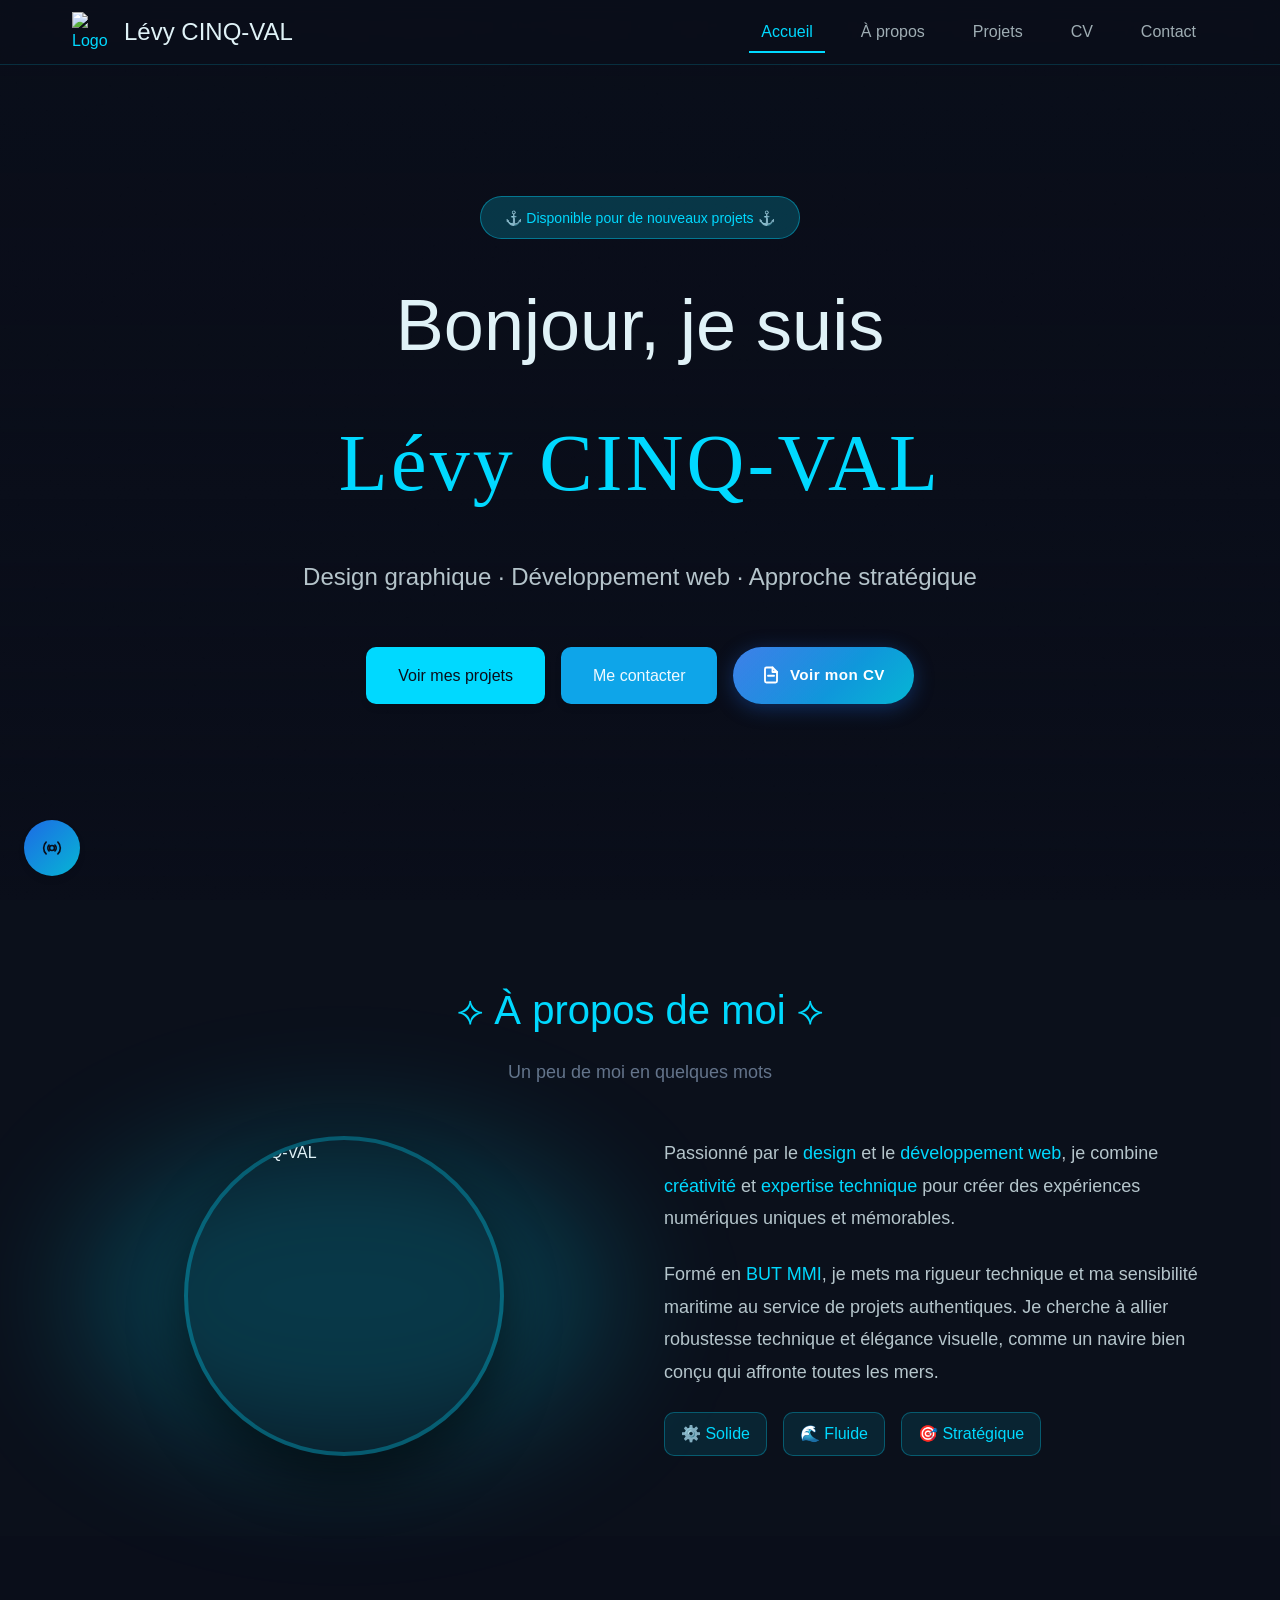
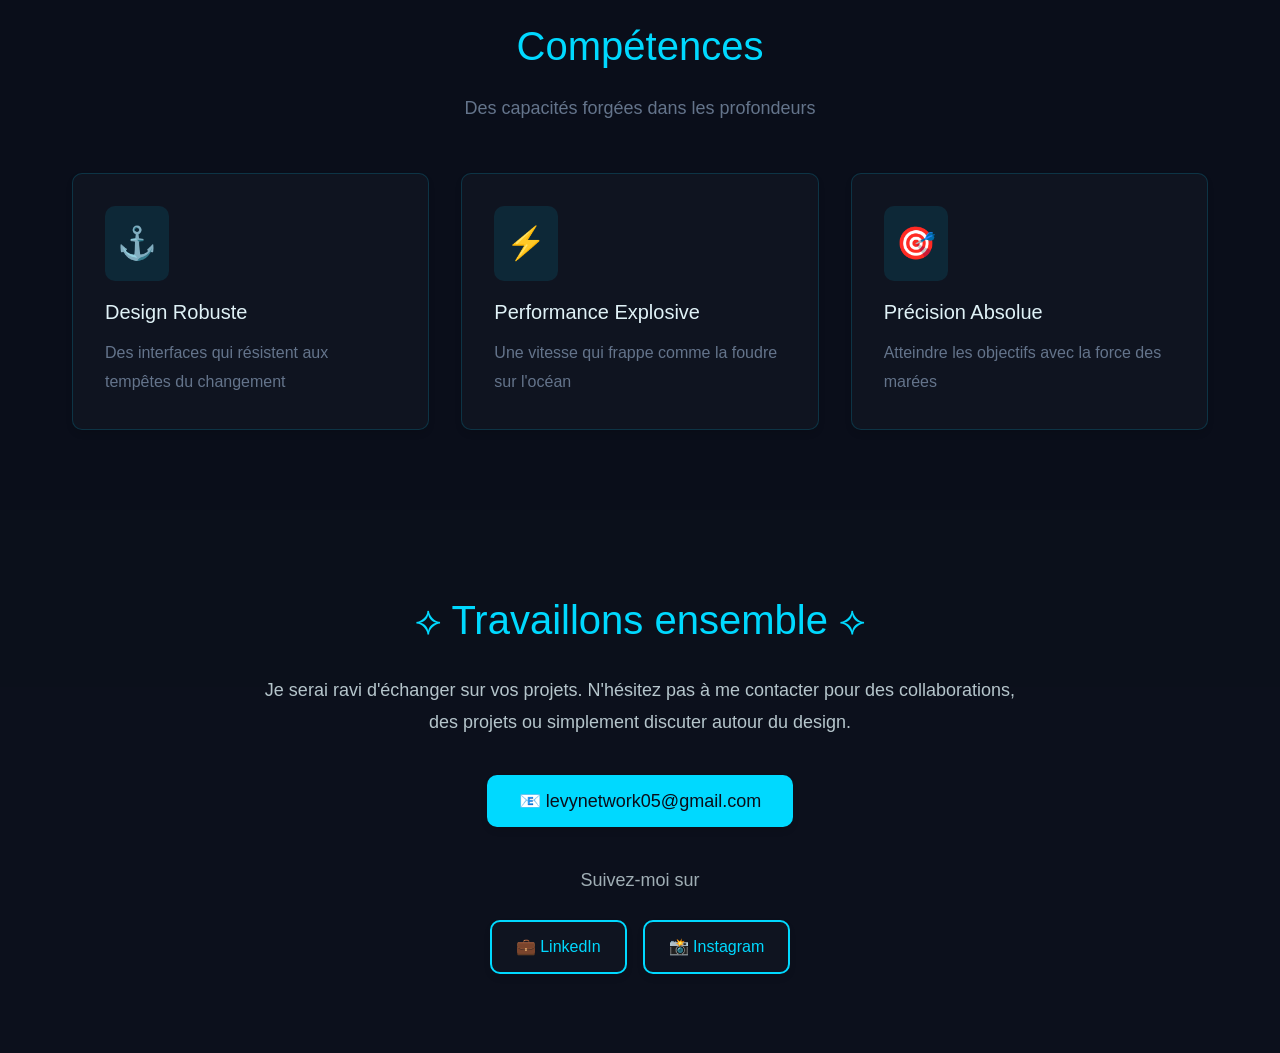
==== index.html @ b0cffb7e "Add files via upload" ====
<!DOCTYPE html>
<html lang="fr">
<head>
  <meta charset="UTF-8">
  <meta name="viewport" content="width=device-width, initial-scale=1.0">
  <title>Lévy CINQ-VAL - Portfolio</title>
  <meta name="description" content="Portfolio de Lévy CINQ-VAL - Design graphique, Développement web, Approche stratégique">
  
  <!-- CSS -->
  <link rel="stylesheet" href="style.css">
</head>
<body>
  <!-- Header -->
  <header id="header" class="header slide-down">
    <div class="container">
      <div class="header-content">
        <a href="index.html" class="logo-link">
          <img src="images/Logo.png" alt="Logo" class="logo">
          <span class="logo-text">Lévy CINQ-VAL</span>
        </a>
        
        <button class="nav-toggle" aria-label="Menu">
          <span></span><span></span><span></span>
        </button>
        <nav class="nav">
          <a href="index.html" class="nav-link active">Accueil</a>
          <a href="about.html" class="nav-link">À propos</a>
          <a href="project.html" class="nav-link">Projets</a>
          <a href="resume.html" class="nav-link">CV</a>
          <a href="contact.html" class="nav-link">Contact</a>
        </nav>
      </div>
    </div>
  </header>

  <!-- Hero Section -->
  <section class="hero">
    <div class="hero-background"></div>
    <div class="hero-overlay"></div>
    
    <div class="container">
      <div class="hero-content fade-in">
        <div class="badge fade-in-delay-1">
          <span class="badge-text">⚓ Disponible pour de nouveaux projets ⚓</span>
        </div>
        
        <h1 class="hero-title fade-in-delay-2">Bonjour, je suis</h1>
        <h2 class="hero-name fade-in-delay-3">Lévy CINQ-VAL</h2>
        <p class="hero-subtitle fade-in-delay-4">
          Design graphique · Développement web · Approche stratégique
        </p>
        
        <div class="hero-buttons fade-in-delay-4">
          <a href="project.html" class="btn btn-primary">Voir mes projets</a>
          <a href="contact.html" class="btn btn-secondary">Me contacter</a>
          <a href="resume.html" class="btn-cv-cta">
            <svg viewBox="0 0 24 24" fill="none" stroke="currentColor" stroke-width="2.5" stroke-linecap="round" stroke-linejoin="round" style="width:18px;height:18px;">
              <path d="M14 2H6a2 2 0 00-2 2v16a2 2 0 002 2h12a2 2 0 002-2V8z"/>
              <polyline points="14 2 14 8 20 8"/>
              <line x1="16" y1="13" x2="8" y2="13"/>
            </svg>
            Voir mon CV
          </a>
        </div>
      </div>
    </div>
  </section>

  <!-- About Me Section -->
  <section class="section section-alt">
    <div class="container">
      <div class="section-header reveal">
        <h2 class="section-title">⟡ À propos de moi ⟡</h2>
        <p class="section-subtitle">Un peu de moi en quelques mots</p>
      </div>
      
      <div class="about-grid">
        <div class="about-image-wrapper reveal">
          <div class="about-image-glow"></div>
          <img src="images/moi.png" 
               alt="Lévy CINQ-VAL" 
               class="about-image">
        </div>
        
        <div class="about-content reveal">
          <p class="about-text">
            Passionné par le <span class="highlight">design</span> et le 
            <span class="highlight">développement web</span>, je combine 
            <span class="highlight">créativité</span> et 
            <span class="highlight">expertise technique</span> pour créer
            des expériences numériques uniques et mémorables.
          </p>
          <p class="about-text">
            Formé en <span class="highlight">BUT MMI</span>, je mets ma
            rigueur technique et ma sensibilité maritime au service de projets authentiques.
            Je cherche à allier robustesse technique et élégance visuelle, comme un navire
            bien conçu qui affronte toutes les mers.
          </p>
          <div class="badges">
            <div class="badge-item">⚙️ Solide</div>
            <div class="badge-item">🌊 Fluide</div>
            <div class="badge-item">🎯 Stratégique</div>
          </div>
        </div>
      </div>
    </div>
  </section>

  <!-- Compétences Section -->
  <section class="section">
    <div class="container">
      <div class="section-header reveal">
        <h2 class="section-title">Compétences</h2>
        <p class="section-subtitle">Des capacités forgées dans les profondeurs</p>
      </div>
      
      <div class="skills-grid">
        <div class="skill-card reveal hover-lift">
          <div class="skill-icon">⚓</div>
          <h3 class="skill-title">Design Robuste</h3>
          <p class="skill-description">
            Des interfaces qui résistent aux tempêtes du changement
          </p>
        </div>
        
        <div class="skill-card reveal hover-lift">
          <div class="skill-icon">⚡</div>
          <h3 class="skill-title">Performance Explosive</h3>
          <p class="skill-description">
            Une vitesse qui frappe comme la foudre sur l'océan
          </p>
        </div>
        
        <div class="skill-card reveal hover-lift">
          <div class="skill-icon">🎯</div>
          <h3 class="skill-title">Précision Absolue</h3>
          <p class="skill-description">
            Atteindre les objectifs avec la force des marées
          </p>
        </div>
      </div>
    </div>
  </section>

  <!-- Contact CTA Section -->
  <section class="section section-alt">
    <div class="container">
      <div class="cta-content scale-in">
        <h2 class="cta-title">⟡ Travaillons ensemble ⟡</h2>
        <p class="cta-text">
          Je serai ravi d'échanger sur vos projets. N'hésitez pas à me contacter pour des
          collaborations, des projets ou simplement discuter autour du design.
        </p>
        
        <a href="mailto:levynetwork05@gmail.com" class="btn btn-primary btn-large">
          📧 levynetwork05@gmail.com
        </a>
        
        <div class="social-links">
          <p class="social-title">Suivez-moi sur</p>
          <div class="social-buttons">
            <a href="https://www.linkedin.com" target="_blank" class="social-btn">
              <span>💼 LinkedIn</span>
            </a>
            <a href="https://www.instagram.com/levy_drawn?utm_source=qr&igsh=N2xmbmc2c2drcTV4" target="_blank" class="social-btn">
              <span>📸 Instagram</span>
            </a>
          </div>
        </div>
      </div>
    </div>
  </section>

  <!-- Widget d'Accessibilité -->
  <div id="accessibility-widget" class="accessibility-widget">
    <button id="accessibility-toggle" class="accessibility-toggle" aria-label="Accessibilité" title="Options d'accessibilité">
      <svg viewBox="0 0 24 24" fill="none" stroke="currentColor" stroke-width="2" stroke-linecap="round" stroke-linejoin="round">
        <circle cx="12" cy="12" r="3"/><path d="M19.07 4.93a10 10 0 010 14.14M4.93 4.93a10 10 0 000 14.14"/>
        <path d="M15.54 8.46a5 5 0 010 7.07M8.46 8.46a5 5 0 000 7.07"/>
      </svg>
    </button>
    
    <div id="accessibility-panel" class="accessibility-panel hidden">
      <h3 class="panel-title">Accessibilité</h3>
      
      <button class="accessibility-option" onclick="toggleTheme()">
        <span>🌓 Thème</span>
        <span id="theme-label">Sombre</span>
      </button>
      
      <button class="accessibility-option" onclick="cycleFontSize()">
        <span>🔤 Taille du texte</span>
        <span id="font-size-label">Normal</span>
      </button>
      
      <button class="accessibility-option" onclick="toggleContrast()">
        <span>⚡ Contraste élevé</span>
        <span id="contrast-label">Désactivé</span>
      </button>
      
      <button class="accessibility-option" onclick="toggleLanguage()">
        <span>🌍 Langue</span>
        <span id="language-label">Français</span>
      </button>
    </div>
  </div>

  <!-- JavaScript -->
  <button id="scroll-top-btn" aria-label="Retour en haut">↑</button>
  <script src="script.js"></script>
</body>
</html>
---- style.css ----
/* Variables CSS - Thème "Mer énervée" */
:root {
    /* Couleurs Sombres (par défaut) */
    --background: #0a0e1a;
    --foreground: #e0f2f7;
    --card: #0f1420;
    --card-foreground: #e0f2f7;
    --primary: #00d9ff;
    --primary-foreground: #0a0e1a;
    --secondary: #1a2332;
    --secondary-foreground: #7dd3fc;
    --muted: #1e2940;
    --muted-foreground: #64748b;
    --accent: #0ea5e9;
    --accent-foreground: #f0f9ff;
    --border: rgba(6, 182, 212, 0.2);
    --input-background: #1a2332;

    /* Header */
    .header {
        position: fixed;
        top: 0;
        left: 0;
        right: 0;
        z-index: 1000;
        background-color: rgba(10, 14, 26, 0.8);
        backdrop-filter: blur(10px);
        border-bottom: 1px solid var(--border);
    }

    .header-content {
        display: flex;
        align-items: center;
        justify-content: space-between;
        height: 4rem;
    }

    .logo-link {
        display: flex;
        align-items: center;
        gap: 0.75rem;
        text-decoration: none;
    }

    .logo {
        height: 2.5rem;
        width: 2.5rem;
        object-fit: contain;
        transition: transform 0.6s ease;
    }

    .logo:hover {
        transform: rotate(360deg);
    }

    .logo-text {
        font-size: 1.5rem;
        color: var(--foreground);
        font-weight: 500;
    }

    .nav {
        display: flex;
        gap: 1.5rem;
    }

    .nav-link {
        position: relative;
        padding: 0.5rem 0.75rem;
        color: rgba(224, 242, 247, 0.7);
        font-size: 1rem;
        transition: color var(--transition-fast);
    }

    .nav-link:hover,
    .nav-link.active {
        color: var(--primary);
    }

    .nav-link.active::after {
        content: "";
        position: absolute;
        bottom: 0;
        left: 0;
        right: 0;
        height: 2px;
        background-color: var(--primary);
    }

    /* Hero */
    .hero {
        position: relative;
        min-height: 100vh;
        display: flex;
        align-items: center;
        justify-content: center;
        overflow: hidden;
    }

    .hero-background {
        position: absolute;
        inset: 0;
        background-image: url("images/mer_dechainee.jpg");
        background-size: cover;
        background-position: center 40%;
        background-repeat: no-repeat;
        background-attachment: local;
        opacity: 0;
        transform: scale(1.05);
        will-change: transform, opacity;
        transition: opacity 1.4s cubic-bezier(0.22, 1, 0.36, 1), transform 1.4s cubic-bezier(0.22, 1, 0.36, 1);
        filter: saturate(1.1) brightness(0.75);
    }

    .hero-background.loaded {
        opacity: 0.55;
        transform: scale(1);
    }

    /* Thème clair : image plus lumineuse */
    body.light-theme .hero-background {
        filter: saturate(0.9) brightness(0.85);
        opacity: 0.4;
    }

    body.light-theme .hero-background.loaded {
        opacity: 0.5;
    }

    .hero-overlay {
        position: absolute;
        inset: 0;
        background: linear-gradient(
            to bottom,
            rgba(10, 14, 26, 0.45) 0%,
            rgba(10, 14, 26, 0.35) 40%,
            rgba(10, 14, 26, 0.75) 80%,
            rgba(10, 14, 26, 1) 100%
        );
        pointer-events: none;
    }

    /* Overlay thème clair */
    body.light-theme .hero-overlay {
        background: linear-gradient(
            to bottom,
            rgba(245, 247, 250, 0.25) 0%,
            rgba(245, 247, 250, 0.15) 40%,
            rgba(245, 247, 250, 0.6) 80%,
            rgba(245, 247, 250, 1) 100%
        );
    }

    /* Grain subtil sur le hero pour le rendu filmique */
    .hero::after {
        content: '';
        position: absolute;
        inset: 0;
        background-image: url("data:image/svg+xml,%3Csvg viewBox='0 0 256 256' xmlns='http://www.w3.org/2000/svg'%3E%3Cfilter id='noise'%3E%3CfeTurbulence type='fractalNoise' baseFrequency='0.9' numOctaves='4' stitchTiles='stitch'/%3E%3C/filter%3E%3Crect width='100%25' height='100%25' filter='url(%23noise)' opacity='0.04'/%3E%3C/svg%3E");
        opacity: 0.06;
        pointer-events: none;
        z-index: 2;
    }

    .hero-content {
        position: relative;
        z-index: 10;
        text-align: center;
        padding: 2rem 1rem;
    }

    .badge {
        display: inline-block;
        padding: 0.5rem 1.5rem;
        background-color: rgba(0, 217, 255, 0.2);
        border: 1px solid rgba(0, 217, 255, 0.4);
        border-radius: 2rem;
        margin-bottom: 2rem;
    }

    .badge-text {
        color: var(--primary);
        font-size: 0.875rem;
    }

    .hero-title {
        font-size: 2.5rem;
        margin-bottom: 1.5rem;
        color: var(--foreground);
    }

    .hero-name {
        font-size: 3.5rem;
        margin-bottom: 2rem;
        color: var(--primary);
    }

    .hero-subtitle {
        font-size: 1.25rem;
        color: rgba(224, 242, 247, 0.8);
        margin-bottom: 3rem;
    }

    .hero-buttons {
        display: flex;
        gap: 1rem;
        justify-content: center;
        flex-wrap: wrap;
    }

    /* Responsive Hero */
    @media (min-width: 640px) {
        .hero-title {
            font-size: 3rem;
        }
        .hero-name {
            font-size: 4rem;
        }
    }

    @media (min-width: 1024px) {
        .hero-title {
            font-size: 4.5rem;
        }
        .hero-name {
            font-size: 5rem;
        }
        .hero-subtitle {
            font-size: 1.5rem;
        }
    }

    /* Sections */
    .section {
        padding: 5rem 1rem;
    }

    .section-alt {
        background-color: rgba(15, 20, 32, 0.3);
    }

    .section-header {
        text-align: center;
        margin-bottom: 3rem;
    }

    .section-title {
        font-size: 2.5rem;
        margin-bottom: 1rem;
        color: var(--primary);
    }

    .section-subtitle {
        font-size: 1.125rem;
        color: var(--muted-foreground);
    }

    /* About Grid */
    .about-grid {
        display: grid;
        grid-template-columns: 1fr;
        gap: 3rem;
        align-items: center;
    }

    @media (min-width: 1024px) {
        .about-grid {
            grid-template-columns: 1fr 1fr;
        }
    }

    .about-image-wrapper {
        display: flex;
        justify-content: center;
        position: relative;
    }

    .about-image-glow {
        position: absolute;
        inset: 0;
        background-color: rgba(0, 217, 255, 0.2);
        border-radius: 50%;
        filter: blur(4rem);
    }

    .about-image {
        position: relative;
        width: 16rem;
        height: 16rem;
        border-radius: 50%;
        object-fit: cover;
        border: 4px solid rgba(0, 217, 255, 0.3);
        box-shadow: 0 25px 50px rgba(0, 0, 0, 0.5);
    }

    @media (min-width: 640px) {
        .about-image {
            width: 20rem;
            height: 20rem;
        }
    }

    .about-content {
        display: flex;
        flex-direction: column;
        gap: 1.5rem;
    }

    .about-text {
        font-size: 1.125rem;
        color: rgba(224, 242, 247, 0.8);
        line-height: 1.8;
    }

    .highlight {
        color: var(--primary);
        font-weight: 500;
    }

    .badges {
        display: flex;
        gap: 1rem;
        flex-wrap: wrap;
    }

    .badge-item {
        padding: 0.5rem 1rem;
        background-color: rgba(0, 217, 255, 0.1);
        border: 1px solid rgba(0, 217, 255, 0.3);
        border-radius: var(--radius);
        color: var(--primary);
    }

    /* Skills Grid */
    .skills-grid {
        display: grid;
        grid-template-columns: 1fr;
        gap: 2rem;
    }

    @media (min-width: 768px) {
        .skills-grid {
            grid-template-columns: repeat(3, 1fr);
        }
    }

    .skill-card {
        background-color: var(--card);
        border: 1px solid var(--border);
        border-radius: var(--radius);
        padding: 2rem;
        box-shadow: 0 4px 6px rgba(0, 0, 0, 0.1);
    }

    .skill-icon {
        font-size: 2rem;
        margin-bottom: 1rem;
        display: inline-block;
        padding: 0.75rem;
        background-color: rgba(0, 217, 255, 0.1);
        border-radius: var(--radius);
    }

    .skill-title {
        font-size: 1.25rem;
        margin-bottom: 0.75rem;
        color: var(--foreground);
    }

    .skill-description {
        color: var(--muted-foreground);
    }

    /* CTA Section */
    .cta-content {
        text-align: center;
        max-width: 48rem;
        margin: 0 auto;
    }

    .cta-title {
        font-size: 2.5rem;
        margin-bottom: 1.5rem;
        color: var(--primary);
    }

    .cta-text {
        font-size: 1.125rem;
        color: rgba(224, 242, 247, 0.8);
        margin-bottom: 3rem;
        line-height: 1.8;
    }

    .btn-large {
        font-size: 1.125rem;
        padding: 1rem 2rem;
        margin-bottom: 3rem;
    }

    .social-links {
        margin-top: 3rem;
    }

    .social-title {
        color: rgba(224, 242, 247, 0.7);
        margin-bottom: 1.5rem;
        font-size: 1.125rem;
    }

    .social-buttons {
        display: flex;
        gap: 1rem;
        justify-content: center;
        flex-wrap: wrap;
    }

    .social-btn {
        display: flex;
        align-items: center;
        gap: 0.5rem;
        padding: 0.75rem 1.5rem;
        background-color: var(--card);
        border: 2px solid var(--primary);
        color: var(--primary);
        border-radius: var(--radius);
        box-shadow: 0 4px 6px rgba(0, 0, 0, 0.1);
        transition: all var(--transition-normal);
    }

    .social-btn:hover {
        transform: translateY(-5px) scale(1.1);
        box-shadow: 0 10px 20px rgba(0, 217, 255, 0.3);
    }

    /* Boutons Variantes */
    .btn-primary {
        background-color: var(--primary);
        color: var(--primary-foreground);
    }

    .btn-secondary {
        background-color: var(--accent);
        color: var(--accent-foreground);
    }

    /* Widget d'Accessibilité */
    .accessibility-widget {
        position: fixed;
        bottom: 1.5rem;
        right: 1.5rem;
        z-index: 1000;
    }

    .accessibility-toggle {
        width: 3.5rem;
        height: 3.5rem;
        border-radius: 50%;
        background-color: var(--primary);
        color: var(--primary-foreground);
        border: none;
        font-size: 1.5rem;
        cursor: pointer;
        box-shadow: 0 4px 6px rgba(0, 0, 0, 0.1);
        transition: all var(--transition-normal);
    }

    .accessibility-toggle:hover {
        transform: scale(1.1);
        box-shadow: 0 6px 12px rgba(0, 217, 255, 0.5);
    }

    .accessibility-panel {
        position: absolute;
        bottom: 4rem;
        right: 0;
        min-width: 280px;
        background-color: var(--card);
        border: 1px solid var(--border);
        border-radius: var(--radius);
        box-shadow: 0 10px 30px rgba(0, 0, 0, 0.3);
        padding: 1rem;
        opacity: 1;
        transform: scale(1);
        transition: all var(--transition-normal);
    }

    .accessibility-panel.hidden {
        opacity: 0;
        transform: scale(0.8) translateY(20px);
        pointer-events: none;
    }

    .panel-title {
        font-size: 1.125rem;
        margin-bottom: 1rem;
        color: var(--foreground);
    }

    .accessibility-option {
        width: 100%;
        display: flex;
        align-items: center;
        justify-content: space-between;
        padding: 0.75rem 1rem;
        background-color: rgba(15, 20, 32, 0.5);
        color: var(--foreground);
        border: none;
        border-radius: var(--radius);
        margin-bottom: 0.75rem;
        cursor: pointer;
        transition: background-color var(--transition-fast);
    }

    .accessibility-option:hover {
        background-color: rgba(0, 217, 255, 0.1);
    }

    .accessibility-option span:last-child {
        font-size: 0.875rem;
        color: var(--muted-foreground);
    }

    /* Utilitaires */
    .hidden {
        display: none;
    }
   /* ── Page Contact ── */

    .contact-hero {
      padding: 10rem 1rem 5rem;
      text-align: center;
      position: relative;
      overflow: hidden;
    }

    .contact-hero::before {
      content: '';
      position: absolute;
      inset: 0;
      background: radial-gradient(ellipse at 50% 0%, rgba(0,217,255,.15) 0%, transparent 65%);
      pointer-events: none;
    }

    .contact-hero-label {
      display: inline-block;
      padding: 0.4rem 1.25rem;
      background-color: rgba(0,217,255,.15);
      border: 1px solid rgba(0,217,255,.35);
      border-radius: 2rem;
      color: var(--primary);
      font-size: .8rem;
      letter-spacing: .12em;
      text-transform: uppercase;
      margin-bottom: 2rem;
    }

    .contact-hero h1 {
      font-size: clamp(2.5rem, 7vw, 5rem);
      font-weight: 600;
      color: var(--foreground);
      margin-bottom: 1rem;
      line-height: 1.15;
    }

    .contact-hero h1 span {
      color: var(--primary);
    }

    .contact-hero p {
      font-size: 1.125rem;
      color: var(--muted-foreground);
      max-width: 36rem;
      margin: 0 auto;
      line-height: 1.8;
    }

    /* ── Grid layout ── */
    .contact-section {
      padding: 5rem 1rem 7rem;
    }

    .contact-grid {
      display: grid;
      grid-template-columns: 1fr;
      gap: 3rem;
      max-width: 1100px;
      margin: 0 auto;
    }

    @media (min-width: 1024px) {
      .contact-grid {
        grid-template-columns: 1fr 1.5fr;
      }
    }

    /* ── Info column ── */
    .contact-info {
      display: flex;
      flex-direction: column;
      gap: 2rem;
    }

    .info-card {
      background-color: var(--card);
      border: 1px solid var(--border);
      border-radius: var(--radius);
      padding: 1.75rem;
      transition: all var(--transition-normal);
      display: flex;
      align-items: flex-start;
      gap: 1.25rem;
    }

    .info-card:hover {
      border-color: rgba(0,217,255,.45);
      box-shadow: 0 8px 30px rgba(0,217,255,.12);
      transform: translateY(-3px);
    }

    .info-icon {
      font-size: 1.5rem;
      padding: 0.7rem;
      background-color: rgba(0,217,255,.1);
      border-radius: var(--radius);
      flex-shrink: 0;
      line-height: 1;
    }

    .info-content h3 {
      font-size: 1rem;
      font-weight: 600;
      color: var(--foreground);
      margin-bottom: 0.35rem;
    }

    .info-content p,
    .info-content a {
      font-size: .95rem;
      color: var(--muted-foreground);
      text-decoration: none;
      transition: color var(--transition-fast);
    }

    .info-content a:hover {
      color: var(--primary);
    }

    .social-row {
      display: flex;
      gap: 1rem;
      margin-top: 0.5rem;
    }

    .social-chip {
      display: flex;
      align-items: center;
      gap: .5rem;
      padding: .55rem 1.1rem;
      background-color: var(--card);
      border: 1px solid var(--border);
      border-radius: 2rem;
      color: var(--foreground);
      font-size: .875rem;
      text-decoration: none;
      transition: all var(--transition-normal);
    }

    .social-chip:hover {
      border-color: var(--primary);
      color: var(--primary);
      box-shadow: 0 4px 15px rgba(0,217,255,.2);
      transform: translateY(-2px);
    }

    /* ── Disponibilité ── */
    .availability-badge {
      display: flex;
      align-items: center;
      gap: .75rem;
      padding: 1.25rem 1.5rem;
      background: linear-gradient(135deg, rgba(0,217,255,.08), rgba(14,165,233,.06));
      border: 1px solid rgba(0,217,255,.25);
      border-radius: var(--radius);
    }

    .dot-live {
      width: 10px;
      height: 10px;
      border-radius: 50%;
      background-color: #22c55e;
      flex-shrink: 0;
      box-shadow: 0 0 0 0 rgba(34,197,94,.7);
      animation: ping 1.5s cubic-bezier(0,0,.2,1) infinite;
    }

    @keyframes ping {
      0%   { box-shadow: 0 0 0 0 rgba(34,197,94,.7); }
      70%  { box-shadow: 0 0 0 8px rgba(34,197,94,0); }
      100% { box-shadow: 0 0 0 0 rgba(34,197,94,0); }
    }

    .availability-badge p {
      font-size: .9rem;
      color: var(--foreground);
      line-height: 1.4;
    }

    .availability-badge p span {
      display: block;
      color: var(--muted-foreground);
      font-size: .8rem;
      margin-top: .1rem;
    }

    /* ── Form column ── */
    .contact-form-wrapper {
      background-color: var(--card);
      border: 1px solid var(--border);
      border-radius: var(--radius);
      padding: 2.5rem;
      position: relative;
      overflow: hidden;
    }

    .contact-form-wrapper::before {
      content: '';
      position: absolute;
      top: -60px;
      right: -60px;
      width: 200px;
      height: 200px;
      background: radial-gradient(circle, rgba(0,217,255,.1) 0%, transparent 70%);
      pointer-events: none;
    }

    .form-title {
      font-size: 1.5rem;
      font-weight: 600;
      color: var(--foreground);
      margin-bottom: .5rem;
    }

    .form-subtitle {
      font-size: .9rem;
      color: var(--muted-foreground);
      margin-bottom: 2rem;
    }

    .form-group {
      margin-bottom: 1.5rem;
    }

    .form-row {
      display: grid;
      grid-template-columns: 1fr 1fr;
      gap: 1.25rem;
    }

    @media (max-width: 600px) {
      .form-row { grid-template-columns: 1fr; }
    }

    label {
      display: block;
      font-size: .85rem;
      font-weight: 500;
      color: var(--foreground);
      margin-bottom: .5rem;
      letter-spacing: .03em;
    }

    label .required {
      color: var(--primary);
      margin-left: .2rem;
    }

    input, textarea, select {
      width: 100%;
      padding: .8rem 1rem;
      background-color: var(--input-background);
      color: var(--foreground);
      border: 1px solid var(--border);
      border-radius: var(--radius);
      font-size: 1rem;
      font-family: inherit;
      transition: border-color var(--transition-fast), box-shadow var(--transition-fast);
      resize: none;
    }

    input:focus, textarea:focus, select:focus {
      outline: none;
      border-color: var(--primary);
      box-shadow: 0 0 0 3px rgba(0,217,255,.12);
    }

    input::placeholder, textarea::placeholder {
      color: var(--muted-foreground);
      opacity: .6;
    }

    select {
      appearance: none;
      background-image: url("data:image/svg+xml,%3Csvg xmlns='http://www.w3.org/2000/svg' width='12' height='12' viewBox='0 0 12 12'%3E%3Cpath fill='%2300d9ff' d='M6 8L1 3h10z'/%3E%3C/svg%3E");
      background-repeat: no-repeat;
      background-position: right 1rem center;
      cursor: pointer;
    }

    select option {
      background-color: #0f1420;
      color: var(--foreground);
    }

    textarea {
      min-height: 140px;
    }

    .submit-btn {
      width: 100%;
      padding: 1rem 2rem;
      background: linear-gradient(135deg, var(--primary), var(--accent));
      color: var(--primary-foreground);
      border: none;
      border-radius: var(--radius);
      font-size: 1rem;
      font-weight: 600;
      cursor: pointer;
      transition: all var(--transition-normal);
      position: relative;
      overflow: hidden;
      letter-spacing: .04em;
    }

    .submit-btn::before {
      content: '';
      position: absolute;
      inset: 0;
      background: linear-gradient(135deg, rgba(255,255,255,.15), transparent);
      opacity: 0;
      transition: opacity var(--transition-fast);
    }

    .submit-btn:hover {
      transform: translateY(-2px);
      box-shadow: 0 10px 30px rgba(0,217,255,.35);
    }

    .submit-btn:hover::before { opacity: 1; }
    .submit-btn:active { transform: scale(.98); }

    /* Success / error toast */
    .form-toast {
      display: none;
      align-items: center;
      gap: .75rem;
      padding: 1rem 1.25rem;
      border-radius: var(--radius);
      margin-top: 1rem;
      font-size: .9rem;
      animation: fadeIn .4s ease-out forwards;
    }

    .form-toast.success {
      display: flex;
      background-color: rgba(34,197,94,.1);
      border: 1px solid rgba(34,197,94,.35);
      color: #22c55e;
    }

    .form-toast.error {
      display: flex;
      background-color: rgba(239,68,68,.1);
      border: 1px solid rgba(239,68,68,.35);
      color: #ef4444;
    }

    /* ── Wave décoration ── */
    .wave-divider {
      width: 100%;
      overflow: hidden;
      line-height: 0;
    }

    .wave-divider svg {
      display: block;
      width: 100%;
      height: 60px;
    }
  /* ── Page Projets ── */

    .projects-hero {
      padding: 10rem 1rem 5rem;
      text-align: center;
      position: relative;
      overflow: hidden;
    }

    .projects-hero::before {
      content: '';
      position: absolute;
      inset: 0;
      background: radial-gradient(ellipse at 50% -10%, rgba(0,217,255,.14) 0%, transparent 60%);
      pointer-events: none;
    }

    .projects-hero-label {
      display: inline-block;
      padding: .4rem 1.25rem;
      background-color: rgba(0,217,255,.15);
      border: 1px solid rgba(0,217,255,.35);
      border-radius: 2rem;
      color: var(--primary);
      font-size: .8rem;
      letter-spacing: .12em;
      text-transform: uppercase;
      margin-bottom: 2rem;
    }

    .projects-hero h1 {
      font-size: clamp(2.5rem, 7vw, 5rem);
      font-weight: 600;
      color: var(--foreground);
      margin-bottom: 1rem;
      line-height: 1.15;
    }

    .projects-hero h1 span { color: var(--primary); }

    .projects-hero p {
      font-size: 1.125rem;
      color: var(--muted-foreground);
      max-width: 38rem;
      margin: 0 auto;
      line-height: 1.8;
    }

    /* ── Filtres ── */
    .filters-section {
      padding: 0 1rem 3rem;
    }

    .filters-wrapper {
      display: flex;
      justify-content: center;
      flex-wrap: wrap;
      gap: .75rem;
      max-width: 800px;
      margin: 0 auto;
    }

    .filter-btn {
      padding: .5rem 1.4rem;
      background-color: var(--card);
      border: 1px solid var(--border);
      border-radius: 2rem;
      color: var(--muted-foreground);
      font-size: .875rem;
      cursor: pointer;
      transition: all var(--transition-normal);
      font-family: inherit;
    }

    .filter-btn:hover,
    .filter-btn.active {
      background-color: rgba(0,217,255,.12);
      border-color: var(--primary);
      color: var(--primary);
      box-shadow: 0 4px 15px rgba(0,217,255,.15);
      transform: translateY(-1px);
    }

    .filter-btn:active { transform: scale(.97); }

    /* ── Grille projets ── */
    .projects-section {
      padding: 0 1rem 7rem;
    }

    .projects-count {
      text-align: center;
      font-size: .875rem;
      color: var(--muted-foreground);
      margin-bottom: 2.5rem;
    }

    .projects-count span { color: var(--primary); font-weight: 600; }

    .projects-grid {
      display: grid;
      grid-template-columns: 1fr;
      gap: 2rem;
      max-width: 1200px;
      margin: 0 auto;
    }

    @media (min-width: 640px) {
      .projects-grid { grid-template-columns: repeat(2, 1fr); }
    }

    @media (min-width: 1024px) {
      .projects-grid { grid-template-columns: repeat(3, 1fr); }
    }

    /* ── Carte projet ── */
    .project-card {
      background-color: var(--card);
      border: 1px solid var(--border);
      border-radius: var(--radius);
      overflow: hidden;
      transition: all var(--transition-normal);
      cursor: pointer;
      position: relative;
    }

    .project-card:hover {
      border-color: rgba(0,217,255,.4);
      box-shadow: 0 15px 40px rgba(0,217,255,.15);
      transform: translateY(-6px);
    }

    /* Carte featured (1ère) — occupe 2 colonnes */
    .project-card.featured {
      grid-column: span 1;
    }

    @media (min-width: 640px) {
      .project-card.featured { grid-column: span 2; }
    }

    @media (min-width: 1024px) {
      .project-card.featured { grid-column: span 2; }
    }

    .project-thumbnail {
      position: relative;
      width: 100%;
      aspect-ratio: 16/9;
      background: linear-gradient(135deg, var(--secondary) 0%, var(--muted) 100%);
      overflow: hidden;
    }

    .project-card.featured .project-thumbnail {
      aspect-ratio: 21/9;
    }

    .project-thumbnail-inner {
      position: absolute;
      inset: 0;
      display: flex;
      align-items: center;
      justify-content: center;
      font-size: 3.5rem;
      opacity: .6;
      transition: all var(--transition-normal);
    }

    .project-card:hover .project-thumbnail-inner {
      opacity: .9;
      transform: scale(1.08);
    }

    /* Couleurs de fond thématiques */
    .project-thumbnail.color-1 { background: linear-gradient(135deg, #0d1f2d 0%, #1a3a4a 100%); }
    .project-thumbnail.color-2 { background: linear-gradient(135deg, #10172a 0%, #1c2e4a 100%); }
    .project-thumbnail.color-3 { background: linear-gradient(135deg, #0a1628 0%, #162236 100%); }
    .project-thumbnail.color-4 { background: linear-gradient(135deg, #13212e 0%, #1e3545 100%); }
    .project-thumbnail.color-5 { background: linear-gradient(135deg, #0f1c2a 0%, #1b3040 100%); }
    .project-thumbnail.color-6 { background: linear-gradient(135deg, #0c1a28 0%, #192d3d 100%); }

    /* Overlay hover */
    .project-thumbnail-overlay {
      position: absolute;
      inset: 0;
      background: rgba(0,217,255,.08);
      opacity: 0;
      transition: opacity var(--transition-normal);
      display: flex;
      align-items: center;
      justify-content: center;
    }

    .project-card:hover .project-thumbnail-overlay { opacity: 1; }

    .overlay-btn {
      padding: .7rem 1.6rem;
      background-color: var(--primary);
      color: var(--primary-foreground);
      border-radius: var(--radius);
      font-size: .875rem;
      font-weight: 600;
      transform: translateY(10px);
      transition: transform var(--transition-normal);
    }

    .project-card:hover .overlay-btn { transform: translateY(0); }

    /* Badge featured */
    .badge-featured {
      position: absolute;
      top: 1rem;
      left: 1rem;
      padding: .3rem .9rem;
      background: linear-gradient(135deg, var(--primary), var(--accent));
      color: var(--primary-foreground);
      border-radius: 2rem;
      font-size: .7rem;
      font-weight: 700;
      letter-spacing: .08em;
      text-transform: uppercase;
    }

    /* Contenu carte */
    .project-body {
      padding: 1.5rem;
    }

    .project-tags {
      display: flex;
      flex-wrap: wrap;
      gap: .5rem;
      margin-bottom: 1rem;
    }

    .project-tag {
      padding: .25rem .75rem;
      background-color: rgba(0,217,255,.08);
      border: 1px solid rgba(0,217,255,.2);
      border-radius: 2rem;
      font-size: .72rem;
      color: var(--primary);
      letter-spacing: .05em;
      text-transform: uppercase;
    }

    .project-title {
      font-size: 1.2rem;
      font-weight: 600;
      color: var(--foreground);
      margin-bottom: .5rem;
      line-height: 1.3;
    }

    .project-description {
      font-size: .9rem;
      color: var(--muted-foreground);
      line-height: 1.7;
      margin-bottom: 1.25rem;
    }

    .project-footer {
      display: flex;
      align-items: center;
      justify-content: space-between;
    }

    .project-year {
      font-size: .8rem;
      color: var(--muted-foreground);
    }

    .project-link {
      display: flex;
      align-items: center;
      gap: .4rem;
      font-size: .875rem;
      color: var(--primary);
      font-weight: 500;
      transition: gap var(--transition-fast);
      text-decoration: none;
    }

    .project-link:hover { gap: .7rem; color: var(--primary); }

    /* ── Filtre hidden ── */
    .project-card[data-hidden="true"] {
      display: none;
    }

    /* ── CTA bas de page ── */
    .projects-cta {
      padding: 5rem 1rem;
      background-color: rgba(15,20,32,.3);
    }

    .cta-inner {
      text-align: center;
      max-width: 42rem;
      margin: 0 auto;
    }

    .cta-inner h2 {
      font-size: 2rem;
      font-weight: 600;
      color: var(--primary);
      margin-bottom: 1rem;
    }

    .cta-inner p {
      color: rgba(224,242,247,.75);
      font-size: 1.05rem;
      margin-bottom: 2rem;
      line-height: 1.8;
    }

    /* Tailles */
    --font-size: 16px;
    --radius: 0.625rem;

    /* Transitions */
    --transition-fast: 0.2s ease;
    --transition-normal: 0.4s ease;
    --transition-slow: 0.6s ease;
}

/* Thème Clair */
/* ══ THÈME CLAIR : propre, bleu moderne, lisible ══ */
body.light-theme {
    --background: #f0f6ff;
    --foreground: #0f1e3d;
    --card: #ffffff;
    --card-foreground: #0f1e3d;
    --primary: #1d6ae5;
    --primary-foreground: #ffffff;
    --secondary: #dbeafe;
    --secondary-foreground: #1e3a5f;
    --muted: #e8f1fc;
    --muted-foreground: #4a6388;
    --accent: #0891b2;
    --accent-foreground: #ffffff;
    --border: rgba(29,106,229,0.18);
    --input-background: #ffffff;
}

/* Composants clé en mode clair */
body.light-theme .header {
    background-color: rgba(240, 246, 255, 0.92) !important;
    border-bottom: 1px solid rgba(29,106,229,0.15);
}

body.light-theme .logo-text,
body.light-theme .hero-title { color: #0f1e3d; }
body.light-theme .hero-name  { color: #1d6ae5; }
body.light-theme .hero-subtitle { color: rgba(15,30,61,0.75); }
body.light-theme .badge { background: rgba(29,106,229,0.1); border-color: rgba(29,106,229,0.3); }
body.light-theme .badge-text { color: #1d6ae5; }

body.light-theme .nav-link { color: rgba(15,30,61,0.7); }
body.light-theme .nav-link:hover,
body.light-theme .nav-link.active { color: #1d6ae5; }

body.light-theme .section { background: #f0f6ff; }
body.light-theme .section-alt { background: #e8f1fc; }
body.light-theme .section-title { color: #1d6ae5; }
body.light-theme .section-subtitle { color: #4a6388; }

body.light-theme .skill-card,
body.light-theme .card {
    background: #ffffff;
    border-color: rgba(29,106,229,0.15);
    box-shadow: 0 4px 20px rgba(29,106,229,0.07);
}
body.light-theme .skill-card:hover,
body.light-theme .card:hover {
    box-shadow: 0 10px 40px rgba(29,106,229,0.18);
    border-color: rgba(29,106,229,0.4);
}
body.light-theme .skill-title,
body.light-theme .skill-description { color: #0f1e3d; }

body.light-theme .btn-primary,
body.light-theme .btn.btn-primary {
    background: linear-gradient(135deg,#1d6ae5,#0891b2);
    color: #fff;
    border: none;
    box-shadow: 0 4px 20px rgba(29,106,229,0.3);
}
body.light-theme .btn-primary:hover { box-shadow: 0 8px 30px rgba(29,106,229,0.45); }

body.light-theme .btn-secondary,
body.light-theme .btn.btn-secondary {
    background: #ffffff;
    color: #1d6ae5;
    border: 2px solid #1d6ae5;
}
body.light-theme .btn-secondary:hover {
    background: #1d6ae5;
    color: #fff;
}

body.light-theme .cta-content { color: #0f1e3d; }
body.light-theme .cta-title   { color: #1d6ae5; }
body.light-theme .cta-text    { color: #4a6388; }

body.light-theme .about-text  { color: #1e3a5f; }
body.light-theme .about-text .highlight { color: #1d6ae5; }
body.light-theme .badge-item  { background: rgba(29,106,229,0.1); color: #1d6ae5; border-color: rgba(29,106,229,0.2); }

body.light-theme input,
body.light-theme textarea,
body.light-theme select {
    background: #ffffff;
    border-color: rgba(29,106,229,0.25);
    color: #0f1e3d;
}
body.light-theme input::placeholder,
body.light-theme textarea::placeholder { color: #9ab0d0; }
body.light-theme input:focus,
body.light-theme textarea:focus,
body.light-theme select:focus { border-color: #1d6ae5; box-shadow: 0 0 0 3px rgba(29,106,229,0.12); }

body.light-theme .social-btn,
body.light-theme .social-chip {
    background: #dbeafe;
    color: #1d6ae5;
    border-color: rgba(29,106,229,0.25);
}
body.light-theme .social-btn:hover,
body.light-theme .social-chip:hover {
    background: #1d6ae5;
    color: #fff;
    border-color: #1d6ae5;
}

/* Contact page light */
body.light-theme .contact-hero { background: linear-gradient(160deg,#e8f1fc 0%,#f0f6ff 100%); }
body.light-theme .contact-hero h1 { color: #0f1e3d; }
body.light-theme .contact-hero h1 span { color: #1d6ae5; }
body.light-theme .contact-hero p { color: #4a6388; }
body.light-theme .info-card { background: #ffffff; border-color: rgba(29,106,229,0.15); }
body.light-theme .info-card h3 { color: #0f1e3d; }
body.light-theme .info-card p,
body.light-theme .info-card a { color: #4a6388; }
body.light-theme .info-card a:hover { color: #1d6ae5; }
body.light-theme .availability-badge { background: rgba(29,106,229,0.08); border-color: rgba(29,106,229,0.2); }
body.light-theme .availability-badge p { color: #1e3a5f; }

body.light-theme .contact-form-wrapper { background: #ffffff; border-color: rgba(29,106,229,0.15); box-shadow: 0 8px 40px rgba(29,106,229,0.1); }
body.light-theme .form-title  { color: #0f1e3d; }
body.light-theme .form-subtitle { color: #4a6388; }
body.light-theme label        { color: #1e3a5f; }
body.light-theme .submit-btn  { background: linear-gradient(135deg,#1d6ae5,#0891b2); color: #fff; }
body.light-theme .submit-btn:hover { box-shadow: 0 8px 30px rgba(29,106,229,0.4); }

/* Projects light */
body.light-theme .project-card { background: #ffffff; border-color: rgba(29,106,229,0.12); }
body.light-theme .project-card:hover { border-color: rgba(29,106,229,0.4); box-shadow: 0 16px 48px rgba(29,106,229,0.15); }
body.light-theme .project-title { color: #0f1e3d; }
body.light-theme .project-desc  { color: #4a6388; }
body.light-theme .project-tag   { background: #dbeafe; color: #1d6ae5; }
body.light-theme .filter-btn    { color: #4a6388; border-color: rgba(29,106,229,0.2); }
body.light-theme .filter-btn:hover { color: #1d6ae5; border-color: #1d6ae5; }
body.light-theme .filter-btn.active { background: #1d6ae5; color: #fff; border-color: #1d6ae5; }

/* Footer & social */
body.light-theme .social-title { color: #4a6388; }
}

/* Contraste Élevé */
body.high-contrast {
    --background: #000000;
    --foreground: #ffffff;
    --card: #000000;
    --card-foreground: #ffffff;
    --primary: #ffd966;
    --primary-foreground: #000000;
    --secondary: #ffffff;
    --secondary-foreground: #000000;
    --muted: #333333;
    --muted-foreground: #ffffff;
    --accent: #ffd966;
    --accent-foreground: #000000;
    --border: #ffffff;
    --input-background: #000000;
}

/* Tailles de police ajustables */
body.font-large {
    --font-size: 18px;
}

body.font-extra-large {
    --font-size: 20px;
}

/* Reset et Base */
* {
    margin: 0;
    padding: 0;
    box-sizing: border-box;
}

html {
    font-size: var(--font-size);
    scroll-behavior: smooth;
}

body {
    background-color: var(--background);
    color: var(--foreground);
    font-family: -apple-system, BlinkMacSystemFont, "Segoe UI", "Roboto", "Oxygen", "Ubuntu", "Cantarell", "Fira Sans",
        "Droid Sans", "Helvetica Neue", sans-serif;
    line-height: 1.6;
    min-height: 100vh;
    overflow-x: hidden;
}

/* Typographie */
h1 {
    font-size: 2rem;
    font-weight: 500;
    line-height: 1.5;
}

h2 {
    font-size: 1.5rem;
    font-weight: 500;
    line-height: 1.5;
}

h3 {
    font-size: 1.25rem;
    font-weight: 500;
    line-height: 1.5;
}

h4 {
    font-size: 1rem;
    font-weight: 500;
    line-height: 1.5;
}

p {
    line-height: 1.8;
}

/* Liens */
a {
    color: var(--primary);
    text-decoration: none;
    transition: color var(--transition-fast);
}

a:hover {
    color: var(--accent);
}

/* Boutons */
button,
.btn {
    padding: 1rem 2rem;
    background-color: var(--primary);
    color: var(--primary-foreground);
    border: none;
    border-radius: var(--radius);
    font-weight: 500;
    cursor: pointer;
    transition: all var(--transition-normal);
    box-shadow: 0 4px 6px rgba(0, 0, 0, 0.1);
}

button:hover,
.btn:hover {
    transform: scale(1.05);
    box-shadow: 0 10px 20px rgba(0, 217, 255, 0.3);
}

button:active,
.btn:active {
    transform: scale(0.95);
}

/* Cartes */
.card {
    background-color: var(--card);
    color: var(--card-foreground);
    border: 1px solid var(--border);
    border-radius: var(--radius);
    padding: 2rem;
    box-shadow: 0 4px 6px rgba(0, 0, 0, 0.1);
    transition: all var(--transition-normal);
}

.card:hover {
    box-shadow: 0 10px 20px rgba(0, 217, 255, 0.2);
}

/* Inputs */
input,
textarea {
    width: 100%;
    padding: 0.75rem 1rem;
    background-color: var(--input-background);
    color: var(--foreground);
    border: 1px solid var(--border);
    border-radius: var(--radius);
    font-size: 1rem;
    transition: border-color var(--transition-fast);
}

input:focus,
textarea:focus {
    outline: none;
    border-color: var(--primary);
}

/* Container */
.container {
    max-width: 1200px;
    margin: 0 auto;
    padding: 0 1rem;
}

@media (min-width: 640px) {
    .container {
        padding: 0 1.5rem;
    }
}

@media (min-width: 1024px) {
    .container {
        padding: 0 2rem;
    }
}
/* Animations pour remplacer Motion/React */

/* Fade In */
@keyframes fadeIn {
    from {
        opacity: 0;
        transform: translateY(30px);
    }
    to {
        opacity: 1;
        transform: translateY(0);
    }
}

.fade-in {
    animation: fadeIn 0.8s ease-out forwards;
}

/* Fade In Delayed */
.fade-in-delay-1 {
    animation: fadeIn 0.8s ease-out 0.3s forwards;
    opacity: 0;
}

.fade-in-delay-2 {
    animation: fadeIn 0.8s ease-out 0.5s forwards;
    opacity: 0;
}

.fade-in-delay-3 {
    animation: fadeIn 0.8s ease-out 0.7s forwards;
    opacity: 0;
}

.fade-in-delay-4 {
    animation: fadeIn 0.8s ease-out 0.9s forwards;
    opacity: 0;
}

/* Slide In From Left */
@keyframes slideInLeft {
    from {
        opacity: 0;
        transform: translateX(-50px);
    }
    to {
        opacity: 1;
        transform: translateX(0);
    }
}

.slide-in-left {
    animation: slideInLeft 0.8s ease-out forwards;
}

/* Slide In From Right */
@keyframes slideInRight {
    from {
        opacity: 0;
        transform: translateX(50px);
    }
    to {
        opacity: 1;
        transform: translateX(0);
    }
}

.slide-in-right {
    animation: slideInRight 0.8s ease-out forwards;
}

/* Scale In */
@keyframes scaleIn {
    from {
        opacity: 0;
        transform: scale(0.9);
    }
    to {
        opacity: 1;
        transform: scale(1);
    }
}

.scale-in {
    animation: scaleIn 0.8s ease-out forwards;
}

/* Rotation continue (pour le logo de chargement) */
@keyframes rotate {
    from {
        transform: rotate(0deg);
    }
    to {
        transform: rotate(360deg);
    }
}

.rotate-infinite {
    animation: rotate 1.5s linear infinite;
}

/* Pulse (pour les éléments interactifs) */
@keyframes pulse {
    0%,
    100% {
        transform: scale(1);
    }
    50% {
        transform: scale(1.05);
    }
}

.pulse {
    animation: pulse 2s ease-in-out infinite;
}

/* Wave animation (effet de vague) */
@keyframes wave {
    0%,
    100% {
        transform: translateY(0);
    }
    50% {
        transform: translateY(-10px);
    }
}

.wave {
    animation: wave 3s ease-in-out infinite;
}

/* Hover effects */
.hover-lift {
    transition:
        transform 0.3s ease,
        box-shadow 0.3s ease;
}

.hover-lift:hover {
    transform: translateY(-10px);
    box-shadow: 0 10px 30px rgba(0, 217, 255, 0.3);
}

/* Header slide down */
@keyframes slideDown {
    from {
        transform: translateY(-100%);
        opacity: 0;
    }
    to {
        transform: translateY(0);
        opacity: 1;
    }
}

.slide-down {
    animation: slideDown 0.6s ease-out forwards;
}

/* Scroll révéler (pour les sections) */
.reveal {
    opacity: 0;
    transform: translateY(50px);
    transition:
        opacity 0.8s ease,
        transform 0.8s ease;
}

.reveal.active {
    opacity: 1;
    transform: translateY(0);
}



/* ══════════════════════════════════════════════════
   WIDGET ACCESSIBILITÉ — Redesign moderne
══════════════════════════════════════════════════ */
.accessibility-widget {
    position: fixed;
    bottom: 1.5rem;
    left: 1.5rem;
    z-index: 9999;
}

.accessibility-toggle {
    width: 44px;
    height: 44px;
    border-radius: 50%;
    background: linear-gradient(135deg, #1d6ae5 0%, #06b6d4 100%);
    border: none;
    cursor: pointer;
    display: flex;
    align-items: center;
    justify-content: center;
    font-size: 1.1rem;
    box-shadow: 0 4px 20px rgba(0,217,255,0.3), 0 2px 8px rgba(0,0,0,0.2);
    transition: transform 0.25s ease, box-shadow 0.25s ease;
    padding: 0;
    color: #fff;
    line-height: 1;
}

.accessibility-toggle:hover {
    transform: scale(1.1) rotate(15deg);
    box-shadow: 0 8px 30px rgba(0,217,255,0.45);
}

.accessibility-toggle:active { transform: scale(0.95); }

.accessibility-toggle svg {
    width: 20px;
    height: 20px;
    pointer-events: none;
}

.accessibility-panel {
    position: absolute;
    bottom: 54px;
    left: 0;
    width: 230px;
    background: var(--card);
    border: 1px solid var(--border);
    border-radius: 1rem;
    padding: 1.2rem;
    box-shadow: 0 20px 60px rgba(0,0,0,0.4), 0 4px 12px rgba(0,217,255,0.1);
    backdrop-filter: blur(16px);
    transform-origin: bottom left;
    transition: opacity 0.2s ease, transform 0.2s ease;
    opacity: 1;
    transform: scale(1) translateY(0);
}

.accessibility-panel.hidden {
    opacity: 0;
    transform: scale(0.92) translateY(8px);
    pointer-events: none;
}

.panel-title {
    font-size: 0.8rem;
    font-weight: 700;
    text-transform: uppercase;
    letter-spacing: 0.08em;
    color: var(--muted-foreground);
    margin-bottom: 0.9rem;
    padding-bottom: 0.6rem;
    border-bottom: 1px solid var(--border);
}

.accessibility-option {
    display: flex;
    align-items: center;
    justify-content: space-between;
    width: 100%;
    padding: 0.6rem 0.75rem;
    margin-bottom: 0.4rem;
    border-radius: 0.6rem;
    border: 1px solid transparent;
    background: transparent;
    color: var(--foreground);
    font-size: 0.85rem;
    cursor: pointer;
    transition: all 0.18s ease;
    box-shadow: none;
}

.accessibility-option:hover {
    background: rgba(0,217,255,0.07);
    border-color: rgba(0,217,255,0.18);
    transform: none;
    box-shadow: none;
}

.accessibility-option span:first-child { font-weight: 500; }
.accessibility-option span:last-child {
    font-size: 0.75rem;
    color: var(--primary);
    background: rgba(0,217,255,0.1);
    padding: 0.2rem 0.5rem;
    border-radius: 0.4rem;
    font-weight: 600;
}

/* Light theme panel */
body.light-theme .accessibility-panel {
    background: #ffffff;
    border-color: rgba(29,106,229,0.2);
    box-shadow: 0 20px 60px rgba(29,106,229,0.15);
}
body.light-theme .accessibility-option:hover {
    background: rgba(29,106,229,0.06);
    border-color: rgba(29,106,229,0.2);
}
body.light-theme .accessibility-option span:last-child {
    color: #1d6ae5;
    background: rgba(29,106,229,0.1);
}

/* ══════════════════════════════════════════════════
   TRANSITION THÈME FLUIDE
══════════════════════════════════════════════════ */
*, *::before, *::after {
    transition-property: background-color, color, border-color, box-shadow;
    transition-duration: 0.25s;
    transition-timing-function: ease;
}
/* Éviter d'écraser les transitions spécifiques aux animations */
.fade-in, .fade-in-delay-1, .fade-in-delay-2, .fade-in-delay-3, .fade-in-delay-4,
.slide-in-left, .slide-in-right, .scale-in, .reveal, .project-card {
    transition: background-color 0.25s ease, color 0.25s ease, border-color 0.25s ease,
                opacity 0.8s ease, transform 0.8s ease, box-shadow 0.3s ease;
}

/* ══════════════════════════════════════════════════
   HERO NAME — Police Blackburn (fallback élégant)
══════════════════════════════════════════════════ */
@font-face {
    font-family: 'Blackburn';
    src: url('fonts/Blackburn.woff2') format('woff2'),
         url('fonts/Blackburn.woff') format('woff'),
         url('fonts/Blackburn.ttf') format('truetype');
    font-weight: normal;
    font-style: normal;
    font-display: swap;
}

.hero-name {
    font-family: 'Blackburn', 'Playfair Display', 'DM Serif Display', 'Georgia', serif !important;
    letter-spacing: 0.04em;
}

/* ══════════════════════════════════════════════════
   BOUTON CV — Call to Action
══════════════════════════════════════════════════ */
.btn-cv-cta {
    display: inline-flex;
    align-items: center;
    gap: 0.6rem;
    background: linear-gradient(135deg, #1d6ae5 0%, #06b6d4 100%);
    color: #fff;
    font-weight: 700;
    font-size: 0.95rem;
    padding: 0.8rem 1.8rem;
    border-radius: 3rem;
    text-decoration: none;
    letter-spacing: 0.03em;
    border: none;
    box-shadow: 0 4px 20px rgba(29,106,229,0.35);
    transition: transform 0.22s ease, box-shadow 0.22s ease, filter 0.22s ease !important;
    position: relative;
    overflow: hidden;
}

.btn-cv-cta::after {
    content: '';
    position: absolute;
    inset: 0;
    background: linear-gradient(135deg, rgba(255,255,255,0.15) 0%, transparent 60%);
    border-radius: inherit;
}

.btn-cv-cta:hover {
    transform: translateY(-2px) scale(1.04);
    box-shadow: 0 10px 36px rgba(29,106,229,0.5);
    filter: brightness(1.05);
    color: #fff;
}

.btn-cv-cta svg {
    width: 18px;
    height: 18px;
    flex-shrink: 0;
}

/* ══════════════════════════════════════════════════
   MOBILE RESPONSIVE — Améliorations
══════════════════════════════════════════════════ */
@media (max-width: 768px) {
    .accessibility-widget {
        bottom: 1rem;
        left: 1rem;
    }
    .accessibility-panel {
        width: 210px;
    }
    .hero-buttons {
        flex-direction: column;
        align-items: center;
    }
    .hero-buttons .btn {
        width: 100%;
        max-width: 280px;
    }
}

/* ══════════════════════════════════════════════════
   FOOTER — Style amélioré
══════════════════════════════════════════════════ */
footer, .footer {
    background: var(--card);
    border-top: 1px solid var(--border);
    padding: 2rem 1rem;
    text-align: center;
    color: var(--muted-foreground);
    font-size: 0.85rem;
}

/* ══════════════════════════════════════════════════
   SCROLL TO TOP BUTTON
══════════════════════════════════════════════════ */
#scroll-top-btn {
    position: fixed;
    bottom: 1.5rem;
    right: 1.5rem;
    z-index: 9000;
    width: 44px;
    height: 44px;
    border-radius: 50%;
    background: var(--primary);
    color: #fff;
    border: none;
    cursor: pointer;
    display: flex;
    align-items: center;
    justify-content: center;
    font-size: 1.2rem;
    box-shadow: 0 4px 20px rgba(0,0,0,0.2);
    opacity: 0;
    transform: translateY(20px);
    transition: opacity 0.3s ease, transform 0.3s ease !important;
    pointer-events: none;
}
#scroll-top-btn.visible {
    opacity: 1;
    transform: translateY(0);
    pointer-events: auto;
}
#scroll-top-btn:hover { transform: translateY(-3px) scale(1.08); }

/* ══════════════════════════════════════════════════
   MENU HAMBURGER MOBILE
══════════════════════════════════════════════════ */
.nav-toggle {
    display: none;
    flex-direction: column;
    gap: 5px;
    cursor: pointer;
    padding: 0.5rem;
    background: none;
    border: none;
    box-shadow: none;
}
.nav-toggle span {
    display: block;
    width: 24px;
    height: 2px;
    background: var(--foreground);
    border-radius: 2px;
    transition: all 0.25s ease;
}
.nav-toggle:hover { transform: none; box-shadow: none; background: none; }

@media (max-width: 768px) {
    .nav-toggle { display: flex; }
    .nav {
        display: none;
        position: absolute;
        top: 100%;
        left: 0;
        right: 0;
        background: var(--card);
        border-bottom: 1px solid var(--border);
        flex-direction: column;
        padding: 1rem;
        gap: 0;
        backdrop-filter: blur(16px);
    }
    .nav.open { display: flex; }
    .nav-link {
        padding: 0.75rem 1rem;
        width: 100%;
        border-radius: 0.5rem;
    }
    .header-content { position: relative; }
}

/* ══════════════════════════════════════════════════
   FORMULAIRE CONTACT — Améliorations
══════════════════════════════════════════════════ */
.contact-form-wrapper {
    background: var(--card);
    border: 1px solid var(--border);
    border-radius: 1.25rem;
    padding: 2.5rem;
    box-shadow: 0 8px 40px rgba(0,0,0,0.15);
}

.form-group label {
    display: block;
    margin-bottom: 0.4rem;
    font-size: 0.9rem;
    font-weight: 500;
    color: var(--foreground);
}

.form-group input,
.form-group textarea,
.form-group select {
    background: var(--input-background);
    transition: border-color 0.2s, box-shadow 0.2s !important;
}

.form-group input:focus,
.form-group textarea:focus,
.form-group select:focus {
    box-shadow: 0 0 0 3px rgba(0,217,255,0.15);
    outline: none;
}

.form-toast {
    margin-top: 1rem;
    padding: 0.9rem 1.2rem;
    border-radius: 0.75rem;
    font-size: 0.9rem;
    display: none;
    animation: fadeIn 0.3s ease;
}
.form-toast.error {
    display: block;
    background: rgba(239,68,68,0.12);
    border: 1px solid rgba(239,68,68,0.3);
    color: #f87171;
}
.form-toast.success {
    display: block;
    background: rgba(34,197,94,0.12);
    border: 1px solid rgba(34,197,94,0.3);
    color: #4ade80;
}
body.light-theme .form-toast.error { color: #dc2626; }
body.light-theme .form-toast.success { color: #16a34a; }

.submit-btn {
    width: 100%;
    padding: 0.95rem;
    border-radius: 0.75rem;
    font-size: 1rem;
    font-weight: 600;
    background: linear-gradient(135deg, var(--primary), var(--accent));
    color: var(--primary-foreground);
    border: none;
    cursor: pointer;
    transition: transform 0.2s, box-shadow 0.2s !important;
    box-shadow: 0 4px 20px rgba(0,217,255,0.25);
}
.submit-btn:hover {
    transform: translateY(-2px);
    box-shadow: 0 8px 30px rgba(0,217,255,0.4);
}
.submit-btn:disabled { opacity: 0.6; cursor: not-allowed; transform: none; }

/* ══════════════════════════════════════════════════
   ABOUT PAGE — Styles
══════════════════════════════════════════════════ */
.about-hero {
    min-height: 55vh;
    display: flex;
    align-items: center;
    padding: 7rem 1.5rem 4rem;
    background: linear-gradient(160deg, rgba(0,217,255,0.06) 0%, transparent 60%);
    position: relative;
    overflow: hidden;
}

.about-hero::before {
    content: '';
    position: absolute;
    inset: 0;
    background: radial-gradient(ellipse 80% 60% at 80% 50%, rgba(0,217,255,0.06) 0%, transparent 60%);
    pointer-events: none;
}

.about-hero-content { position: relative; z-index: 1; }
.about-hero-label {
    display: inline-block;
    padding: 0.4rem 1rem;
    background: rgba(0,217,255,0.12);
    border: 1px solid rgba(0,217,255,0.25);
    border-radius: 2rem;
    font-size: 0.82rem;
    color: var(--primary);
    margin-bottom: 1.5rem;
    letter-spacing: 0.06em;
}
.about-hero h1 { font-size: clamp(2.5rem,6vw,4.5rem); font-weight: 800; line-height: 1.1; margin-bottom: 1.2rem; }
.about-hero h1 span { color: var(--primary); }
.about-hero p  { font-size: 1.1rem; color: var(--muted-foreground); max-width: 580px; line-height: 1.8; }

/* About sections */
.about-section { padding: 5rem 1.5rem; }
.about-section-alt { padding: 5rem 1.5rem; background: rgba(255,255,255,0.02); }

.about-section-title {
    font-size: 1.5rem;
    font-weight: 700;
    color: var(--primary);
    margin-bottom: 0.4rem;
    display: flex;
    align-items: center;
    gap: 0.75rem;
}
.about-section-title::before {
    content: '';
    display: inline-block;
    width: 3px;
    height: 1.4em;
    background: linear-gradient(180deg, var(--primary), var(--accent));
    border-radius: 2px;
}

.about-text-block { max-width: 760px; }
.about-text-block p {
    color: var(--muted-foreground);
    line-height: 1.9;
    margin-bottom: 1.2rem;
    font-size: 1.05rem;
}
.about-text-block p span.hl { color: var(--foreground); font-weight: 500; }

/* Skills grid about */
.skills-about-grid {
    display: grid;
    grid-template-columns: repeat(auto-fill, minmax(220px, 1fr));
    gap: 1.2rem;
    margin-top: 2rem;
}

.skill-about-card {
    background: var(--card);
    border: 1px solid var(--border);
    border-radius: 1rem;
    padding: 1.5rem;
    transition: transform 0.3s ease, box-shadow 0.3s ease, border-color 0.25s !important;
}
.skill-about-card:hover {
    transform: translateY(-5px);
    box-shadow: 0 12px 36px rgba(0,217,255,0.1);
    border-color: rgba(0,217,255,0.3);
}
.skill-about-cat {
    font-size: 0.75rem;
    text-transform: uppercase;
    letter-spacing: 0.08em;
    color: var(--primary);
    font-weight: 700;
    margin-bottom: 0.75rem;
}
.skill-about-list {
    list-style: none;
    padding: 0;
    margin: 0;
}
.skill-about-list li {
    display: flex;
    align-items: center;
    gap: 0.5rem;
    padding: 0.35rem 0;
    font-size: 0.9rem;
    color: var(--foreground);
    border-bottom: 1px solid var(--border);
}
.skill-about-list li:last-child { border-bottom: none; }
.skill-about-list li::before {
    content: '▸';
    color: var(--primary);
    font-size: 0.75rem;
    flex-shrink: 0;
}

/* Parcours timeline */
.timeline { position: relative; padding-left: 2rem; margin-top: 2rem; }
.timeline::before {
    content: '';
    position: absolute;
    left: 0;
    top: 0;
    bottom: 0;
    width: 2px;
    background: linear-gradient(180deg, var(--primary), transparent);
}
.timeline-item { position: relative; margin-bottom: 2rem; }
.timeline-item::before {
    content: '';
    position: absolute;
    left: -2.4rem;
    top: 0.3rem;
    width: 12px;
    height: 12px;
    border-radius: 50%;
    background: var(--primary);
    border: 2px solid var(--background);
    box-shadow: 0 0 0 2px var(--primary);
}
.timeline-year {
    font-size: 0.75rem;
    color: var(--primary);
    font-weight: 700;
    text-transform: uppercase;
    letter-spacing: 0.08em;
    margin-bottom: 0.3rem;
}
.timeline-title { font-size: 1.05rem; font-weight: 600; color: var(--foreground); margin-bottom: 0.4rem; }
.timeline-desc  { font-size: 0.92rem; color: var(--muted-foreground); line-height: 1.7; }

/* Passions grid */
.passions-grid {
    display: grid;
    grid-template-columns: repeat(auto-fill, minmax(260px, 1fr));
    gap: 1.5rem;
    margin-top: 2rem;
}
.passion-card {
    background: var(--card);
    border: 1px solid var(--border);
    border-radius: 1.25rem;
    padding: 2rem 1.5rem;
    transition: transform 0.3s ease, box-shadow 0.3s ease !important;
}
.passion-card:hover {
    transform: translateY(-6px);
    box-shadow: 0 16px 48px rgba(0,217,255,0.1);
}
.passion-icon { font-size: 2.5rem; margin-bottom: 1rem; }
.passion-title { font-size: 1.05rem; font-weight: 700; color: var(--foreground); margin-bottom: 0.6rem; }
.passion-text  { font-size: 0.9rem; color: var(--muted-foreground); line-height: 1.7; }

/* Light theme about */
body.light-theme .about-hero { background: linear-gradient(160deg,#dbeafe 0%,#f0f6ff 100%); }
body.light-theme .about-hero h1 { color: #0f1e3d; }
body.light-theme .about-hero p  { color: #4a6388; }
body.light-theme .about-section-alt { background: rgba(29,106,229,0.03); }
body.light-theme .skill-about-card { box-shadow: 0 4px 16px rgba(29,106,229,0.06); }
body.light-theme .skill-about-card:hover { box-shadow: 0 12px 36px rgba(29,106,229,0.15); border-color: rgba(29,106,229,0.3); }
body.light-theme .passion-card { box-shadow: 0 4px 16px rgba(29,106,229,0.06); }
body.light-theme .passion-card:hover { box-shadow: 0 16px 48px rgba(29,106,229,0.15); }

/* ══════════════════════════════════════════════════
   WEB PROJECT CARDS — KaruApp & Figma
══════════════════════════════════════════════════ */
.project-card-web {
    position: relative;
}
.project-web-badge {
    position: absolute;
    top: 0.75rem;
    right: 0.75rem;
    background: linear-gradient(135deg, #1d6ae5, #06b6d4);
    color: #fff;
    font-size: 0.7rem;
    font-weight: 700;
    padding: 0.2rem 0.6rem;
    border-radius: 2rem;
    text-transform: uppercase;
    letter-spacing: 0.06em;
    z-index: 5;
}

.project-buttons {
    display: flex;
    gap: 0.6rem;
    padding: 0 1.2rem 1.2rem;
    margin-top: auto;
}
.project-btn {
    flex: 1;
    padding: 0.55rem 0.8rem;
    border-radius: 0.6rem;
    font-size: 0.82rem;
    font-weight: 600;
    text-align: center;
    text-decoration: none;
    transition: all 0.2s ease !important;
    cursor: pointer;
    border: none;
}
.project-btn-primary {
    background: var(--primary);
    color: var(--primary-foreground);
}
.project-btn-primary:hover {
    filter: brightness(1.1);
    transform: translateY(-1px);
    color: var(--primary-foreground);
}
.project-btn-secondary {
    background: transparent;
    color: var(--primary);
    border: 1px solid var(--border) !important;
}
.project-btn-secondary:hover {
    background: rgba(0,217,255,0.08);
    border-color: var(--primary) !important;
}

body.light-theme .project-btn-primary { background: #1d6ae5; color: #fff; }
body.light-theme .project-btn-secondary { color: #1d6ae5; border-color: rgba(29,106,229,0.25) !important; }
body.light-theme .project-btn-secondary:hover { background: rgba(29,106,229,0.07); border-color: #1d6ae5 !important; }
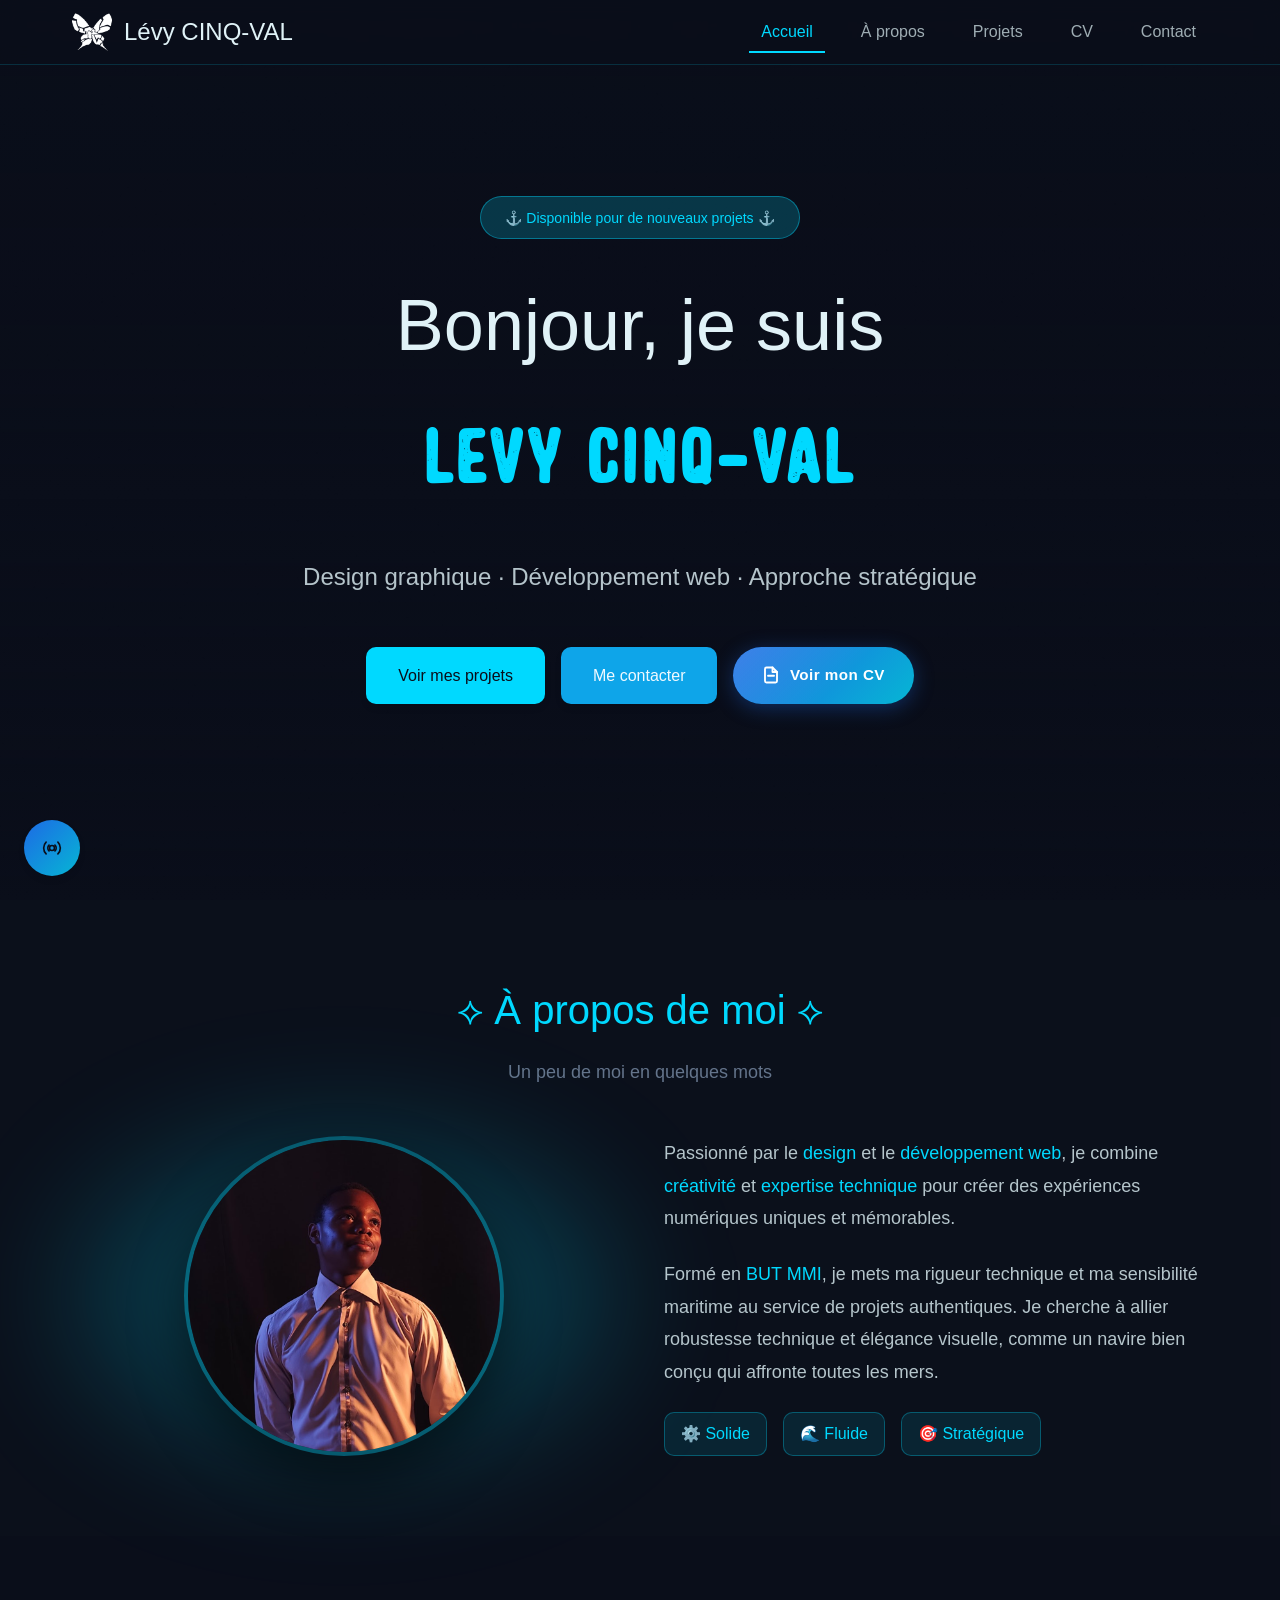
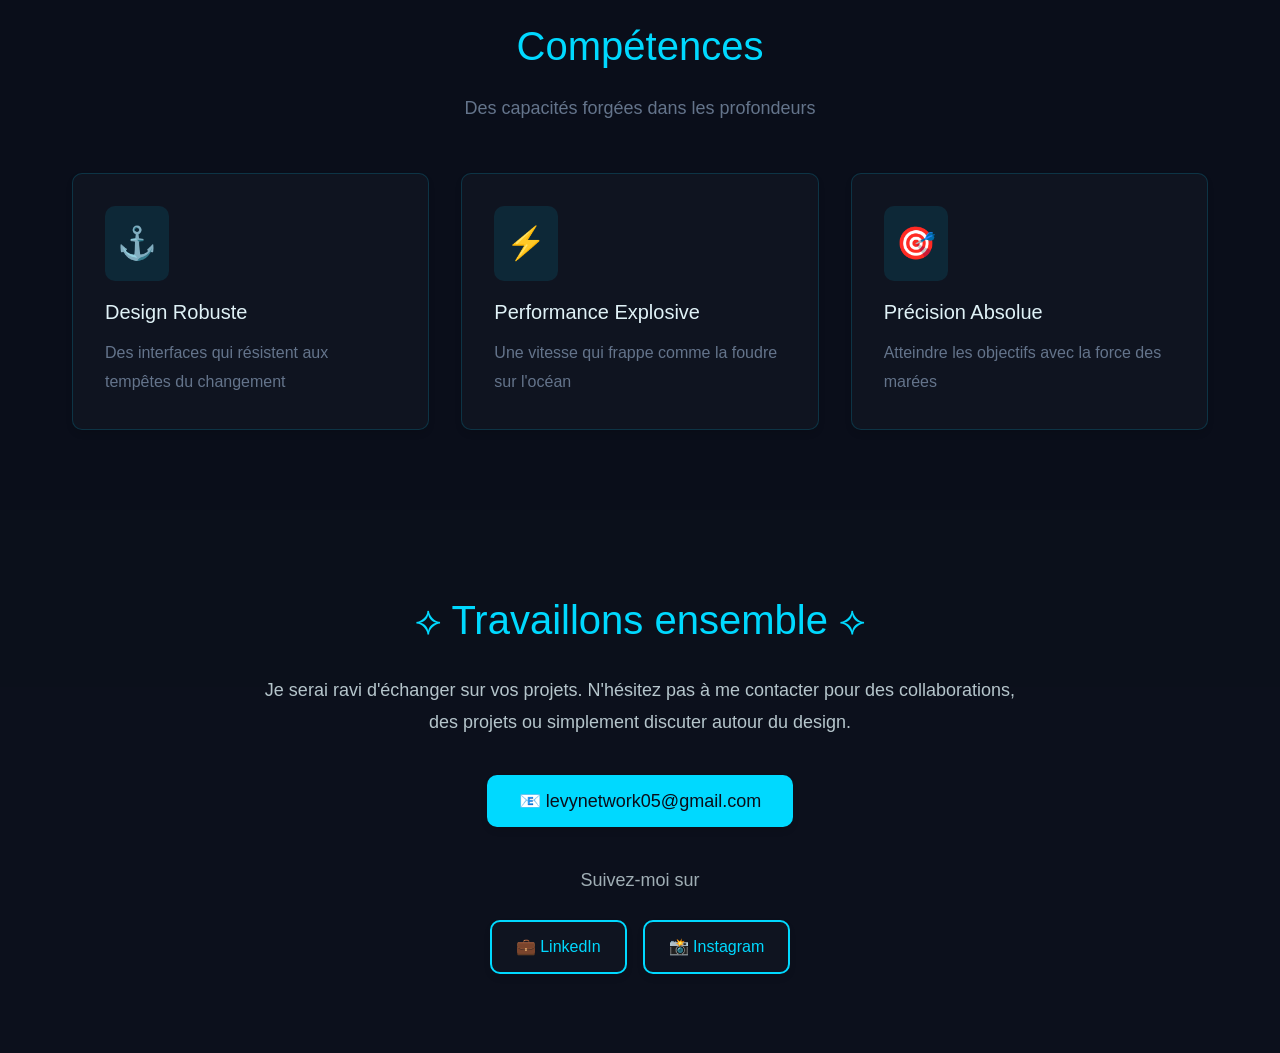
==== commit 900bfb09: "Update index.html" ====
--- a/index.html
+++ b/index.html
@@ -45,7 +45,7 @@
         </div>
         
         <h1 class="hero-title fade-in-delay-2">Bonjour, je suis</h1>
-        <h2 class="hero-name fade-in-delay-3">Lévy CINQ-VAL</h2>
+        <h1 class="hero-name fade-in-delay-3">LEVY CINQ-VAL</h1>
         <p class="hero-subtitle fade-in-delay-4">
           Design graphique · Développement web · Approche stratégique
         </p>
@@ -209,4 +209,4 @@
   <button id="scroll-top-btn" aria-label="Retour en haut">↑</button>
   <script src="script.js"></script>
 </body>
-</html>+</html>
